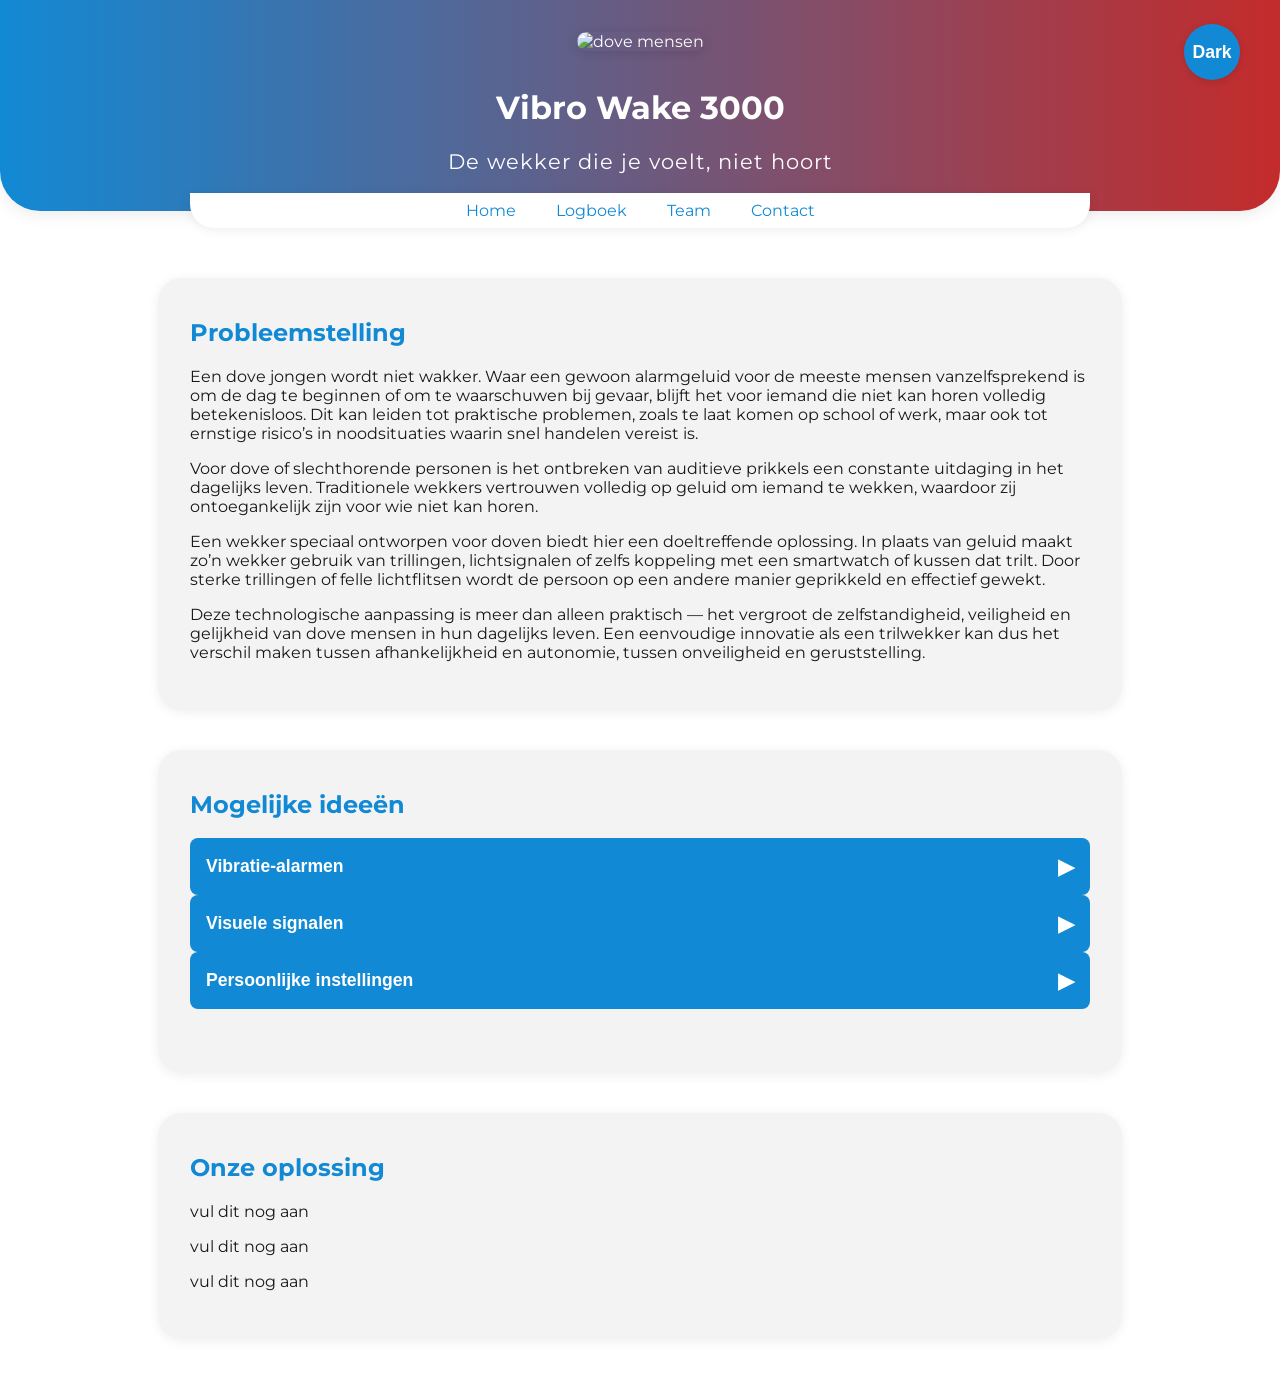
==== index.html @ c1d2bf91 "1/8/2026" ====
<!DOCTYPE html>
<html lang="en">
<head>
  <meta charset="UTF-8">
  <meta http-equiv="X-UA-Compatible" content="IE=edge">
  <meta name="viewport" content="width=device-width, initial-scale=1.0">
  <title>Vibro Wake 3000</title>
  <link rel="stylesheet" href="main.css">
  <link rel="icon" type="image/jpeg" href="logo.jpg">
  <link href="https://fonts.googleapis.com/css2?family=Montserrat:wght@700&display=swap" rel="stylesheet">
</head>
<body class="light-theme">
  <header class="header">
    <img src="dove.jpg" alt="dove mensen" class="hero-img">
    <h1>Vibro Wake 3000</h1>
    <p class="subtitle">De wekker die je voelt, niet hoort</p>
  </header>
  <nav class="main-nav">
    <ul>
      <li><a href="index.html">Home</a></li>
      <li><a href="logboek.html">Logboek</a></li>
      <li><a href="team.html">Team</a></li>
      <li><a href="contact.html">Contact</a></li>
    </ul>
  </nav>
  <main>
    <section class="problem-full card-style">
      <h2>Probleemstelling</h2>
      <p>
        Een dove jongen wordt niet wakker. Waar een gewoon alarmgeluid voor de meeste mensen vanzelfsprekend is om de dag te beginnen of om te waarschuwen bij gevaar, blijft het voor iemand die niet kan horen volledig betekenisloos. Dit kan leiden tot praktische problemen, zoals te laat komen op school of werk, maar ook tot ernstige risico’s in noodsituaties waarin snel handelen vereist is.
      </p>
      <p>
        Voor dove of slechthorende personen is het ontbreken van auditieve prikkels een constante uitdaging in het dagelijks leven. Traditionele wekkers vertrouwen volledig op geluid om iemand te wekken, waardoor zij ontoegankelijk zijn voor wie niet kan horen.
      </p>
      <p>
        Een wekker speciaal ontworpen voor doven biedt hier een doeltreffende oplossing. In plaats van geluid maakt zo’n wekker gebruik van trillingen, lichtsignalen of zelfs koppeling met een smartwatch of kussen dat trilt. Door sterke trillingen of felle lichtflitsen wordt de persoon op een andere manier geprikkeld en effectief gewekt.
      </p>
      <p>
        Deze technologische aanpassing is meer dan alleen praktisch — het vergroot de zelfstandigheid, veiligheid en gelijkheid van dove mensen in hun dagelijks leven. Een eenvoudige innovatie als een trilwekker kan dus het verschil maken tussen afhankelijkheid en autonomie, tussen onveiligheid en geruststelling.
      </p>
    </section>
    <section class="ideas-full card-style">
      <h2>Mogelijke ideeën</h2>
      <div class="accordion accordion-full">
        <button class="accordion-btn">
          Vibratie-alarmen
          <span class="accordion-arrow">&#9654;</span>
        </button>
        <div class="accordion-content">
          <p>
            Een trilwekker maakt gebruik van sterke vibraties om iemand op een stille en doeltreffende manier te wekken. In plaats van geluid, dat voor dove of slechthorende personen niet hoorbaar is, zorgt de trilling ervoor dat de gebruiker op een prettige manier wakker wordt. Dit kan bijvoorbeeld met een klein apparaatje dat onder het kussen wordt gelegd of met een polsband die begint te trillen op het ingestelde tijdstip. Dankzij deze technologie kunnen dove personen zelfstandig en op tijd wakker worden, zonder afhankelijk te zijn van anderen of geluidsalarmen.
          </p>
        </div>
        <button class="accordion-btn">
          Visuele signalen
          <span class="accordion-arrow">&#9654;</span>
        </button>
        <div class="accordion-content">
          <p>
            Felle lichtflitsen of een automatisch aangeschakelde lamp zorgen voor een duidelijke visuele prikkel die dient als wek- of waarschuwingssignaal. Dit systeem kan worden gekoppeld aan een wekker of alarmsysteem, zodat de kamer op het ingestelde moment helder wordt verlicht. Voor dove of slechthorende personen biedt deze methode een effectief alternatief voor geluidssignalen, doordat het plotselinge licht hun aandacht trekt en hen op een betrouwbare manier wekt of waarschuwt.          </p>
        </div>
        <button class="accordion-btn">
          Persoonlijke instellingen
          <span class="accordion-arrow">&#9654;</span>
        </button>
        <div class="accordion-content">
          <p>
            De gebruiker kan zelf bepalen welke vorm van prikkel het meest effectief is: vibratie, lichtsignalen of een combinatie van beide. Op die manier kan de wekker volledig worden afgestemd op persoonlijke voorkeuren en specifieke omstandigheden. Dit maakt het systeem flexibel en gebruiksvriendelijk, zodat iedereen op de manier die het beste bij hem of haar past, op tijd en comfortabel gewekt kan worden.          </p>
        </div>
      </div>
    </section>
    <section class="solution-full card-style">
      <h2>Onze oplossing</h2>
      <p>
        vul dit nog aan
      </p>
      <p>
        vul dit nog aan  
      </p>
      <p>
        vul dit nog aan
      </p>
    </section>
    <button class="btn">Dark</button>
  </main>
  <script src="app.js"></script>
  <script>
    document.querySelectorAll('.accordion-btn').forEach(function(btn) {
      btn.addEventListener('click', function() {
        this.classList.toggle('active');
        const content = this.nextElementSibling;
        if (content.style.maxHeight) {
          content.style.maxHeight = null;
        } else {
          content.style.maxHeight = content.scrollHeight + "px";
        }
      });
    });
  </script>
  <noscript>You need to enable JavaScript to view the full site.</noscript>
</body>
</html>
---- main.css ----
:root {
  --white: #FFFFFF;
  --black: #181818;
  --primary: #1289d4;
  --secondary: #c42b2b;
  --cardBg: #F3F3F3;
}

body {
  background: var(--bg);
  color: var(--fontColor);
  font-family: 'Montserrat', Helvetica, Arial, sans-serif;
  margin: 0;
  transition: background 0.3s, color 0.3s;
}

.header {
  text-align: center;
  padding: 2rem 1rem 1rem 1rem;
  background: linear-gradient(90deg, var(--primary) 0%, var(--secondary) 100%);
  color: var(--white);
  border-bottom-left-radius: 40px;
  border-bottom-right-radius: 40px;
  box-shadow: 0 4px 16px rgba(0,0,0,0.08);
  animation: fadeInDown 1s;
}

.hero-img {
  width: 100%;
  max-width: 900px;
  height: 220px;
  object-fit: cover;
  border-radius: 30px;
  box-shadow: 0 2px 12px rgba(0,0,0,0.12);
  margin-bottom: 1rem;
}

.subtitle {
  font-size: 1.3rem;
  font-weight: 400;
  margin-top: 0.5rem;
  letter-spacing: 1px;
}

.card-row {
  display: flex;
  gap: 2rem;
  justify-content: center;
  flex-wrap: wrap;
}

.card {
  background: var(--cardBg);
  margin: 2rem auto;
  padding: 2rem;
  flex: 1 1 320px;
  max-width: 400px;
  border-radius: 24px;
  box-shadow: 0 2px 12px rgba(0,0,0,0.07);
  animation: fadeInUp 1.2s;
}

.card h2 {
  margin-top: 0;
  color: var(--primary);
}
.card h3 {
  margin-top: 0;
  color: var(--primary);
}

ul {
  padding-left: 1.2rem;
}

.btn {
  position: fixed;
  top: 24px;
  right: 40px;
  height: 56px;
  width: 56px;
  border-radius: 50%;
  border: none;
  color: var(--white);
  background: var(--primary);
  font-size: 1.1rem;
  font-weight: bold;
  box-shadow: 0 2px 8px rgba(0,0,0,0.13);
  cursor: pointer;
  transition: background 0.3s, color 0.3s, transform 0.2s;
  z-index: 10;
}
.btn:hover {
  background: var(--secondary);
  transform: scale(1.1);
}

.light-theme {
  --bg: var(--white);
  --fontColor: var(--black);
  --btnBg: var(--primary);
  --btnFontColor: var(--white);
  --cardBg: #F3F3F3;
  --navBg: var(--white);
}

.dark-theme {
  --bg: #23272F;
  --fontColor: var(--white);
  --btnBg: var(--secondary);
  --btnFontColor: var(--white);
  --cardBg: #2C2F36;
  --navBg: #181c22;
}

@keyframes fadeInDown {
  from { opacity: 0; transform: translateY(-40px);}
  to { opacity: 1; transform: translateY(0);}
}
@keyframes fadeInUp {
  from { opacity: 0; transform: translateY(40px);}
  to { opacity: 1; transform: translateY(0);}
}

.problem-full {
  max-width: 900px;
  margin: 2rem auto 0 auto;
  padding: 2rem 2rem 1rem 2rem;
  background: none;
  box-shadow: none;
  border-radius: 0;
  color: var(--fontColor);
}
.problem-full h2 {
  color: var(--primary);
  margin-top: 0;
}

.accordion {
  max-width: 400px;
  margin: 2rem auto;
}

.accordion-btn {
  width: 100%;
  background: var(--primary);
  color: var(--white);
  padding: 1rem;
  font-size: 1.1rem;
  font-weight: bold;
  border: none;
  border-radius: 8px;
  cursor: pointer;
  text-align: left;
  transition: background 0.3s;
  position: relative;
  display: flex;
  justify-content: space-between;
  align-items: center;
}

.accordion-btn.active,
.accordion-btn:hover {
  background: var(--primary);
}

.accordion-arrow {
  transition: transform 0.3s;
  margin-left: 8px;
  font-size: 1.2em;
}

.accordion-btn.active .accordion-arrow {
  transform: rotate(90deg);
}

.accordion-content {
  background: var(--cardBg);
  overflow: hidden;
  max-height: 0;
  transition: max-height 0.3s ease;
  border-radius: 0 0 8px 8px;
  padding: 0 1rem;
}

.ideas-full {
  max-width: 900px;
  margin: 2rem auto 0 auto;
  padding: 2rem 2rem 1rem 2rem;
}

.ideas-full h2 {
  color: var(--primary);
  margin-top: 0;
}

.accordion-full {
  width: 100%;
  max-width: 900px;
  margin: 0 auto 2rem auto;
}

.solution-full {
  max-width: 900px;
  margin: 2rem auto 0 auto;
  padding: 2rem 2rem 1rem 2rem;
}

.solution-full h2 {
  color: var(--primary);
  margin-top: 0;
}

.main-nav {
  background: var(--navBg, var(--white));
  margin: 0 auto;
  max-width: 900px;
  border-radius: 0 0 24px 24px;
  box-shadow: 0 2px 12px rgba(0,0,0,0.07);
  position: relative;
  top: -18px;
  z-index: 2;
  animation: fadeInDown 1.2s;
}
.main-nav ul {
  list-style: none;
  display: flex;
  justify-content: center;
  align-items: center;
  margin: 0;
  padding: 0.5rem 0;
  gap: 2.5rem;
}
.main-nav li {
  margin: 0;
}
.main-nav a,
.main-nav a:visited,
.main-nav a:active,
.main-nav a:focus,
.main-nav a:hover {
  text-decoration: none !important;
  color: var(--primary);
}
.main-nav a:focus {
  outline: 2px solid var(--primary);
  outline-offset: 2px;
}
.main-nav a:hover, .main-nav a:focus {
  background: var(--primary);
  color: var(--white);
}
@media (max-width: 600px) {
  .main-nav ul {
    flex-direction: column;
    gap: 0.5rem;
  }
  .main-nav {
    max-width: 100%;
    border-radius: 0 0 16px 16px;
  }
}

.team-section {
  max-width: 1200px;
  margin: 2rem auto 0 auto;
  padding: 2rem 1rem 1rem 1rem;
  text-align: center;
}
.team-grid {
  display: grid;
  grid-template-columns: repeat(auto-fit, minmax(220px, 1fr));
  gap: 2.5rem 2rem;
  justify-items: center;
  align-items: start;
  max-width: 900px;
  margin: 0 auto;
}

@media (min-width: 1000px) {
  .team-grid {
    grid-template-columns: repeat(3, 1fr);
  }
}

@media (max-width: 700px) {
  .team-grid {
    grid-template-columns: 1fr;
  }
}

.team-member {
  background: var(--cardBg);
  border-radius: 18px;
  box-shadow: 0 2px 12px rgba(0,0,0,0.07);
  padding: 2rem 1.2rem 1.5rem 1.2rem;
  width: 100%;
  max-width: 260px;
  min-height: 340px;
  display: flex;
  flex-direction: column;
  align-items: center;
  justify-content: flex-start;
  transition: transform 0.2s, box-shadow 0.2s;
}
.team-member:hover {
  transform: translateY(-6px) scale(1.04);
  box-shadow: 0 6px 24px rgba(0,0,0,0.13);
}
.team-img {
  width: 110px;
  height: 110px;
  object-fit: cover;
  border-radius: 50%;
  margin-bottom: 1.1rem;
  background: #eee;
  box-shadow: 0 2px 8px rgba(0,0,0,0.10);
}
.team-title {
  font-size: 1.2rem;
  font-weight: 700;
  margin: 0.5rem 0 0.3rem 0;
  color: var(--primary);
}
.team-desc {
  font-size: 1.05rem;
  color: var(--fontColor);
  margin: 0;
  text-align: center;
  max-width: 90%;
  line-height: 1.6;
  white-space: normal;
}
.team-role {
  font-size: 1.05rem;
  color: var(--secondary);
  font-weight: 600;
  margin-bottom: 0.7rem;
}
.team-link {
  display: flex;
  flex-direction: column;
  align-items: center;
  width: 100%;
  height: 100%;
  text-decoration: none !important;
  color: inherit;
  cursor: pointer;
}
.team-link:visited,
.team-link:active,
.team-link:focus,
.team-link:hover {
  text-decoration: none !important;
  color: inherit;
}
.team-link h2,
.team-link .team-role,
.team-link .team-desc {
  text-decoration: none !important;
}
@media (max-width: 900px) {
  .team-grid {
    grid-template-columns: repeat(auto-fit, minmax(220px, 1fr));
    gap: 2rem 1rem;
  }
  .team-member {
    max-width: 95vw;
    min-height: 300px;
  }
}
@media (max-width: 800px) {
  .team-grid {
    flex-direction: column;
    align-items: center;
    gap: 1.5rem;
  }
  .team-member {
    width: 90%;
    max-width: 350px;
  }
}
@media (max-width: 600px) {
  .team-grid {
    grid-template-columns: 1fr;
    gap: 1.2rem 0;
  }
  .team-member {
    max-width: 98vw;
    min-height: 220px;
    padding: 1.2rem 0.5rem 1rem 0.5rem;
  }
  .team-img {
    width: 80px;
    height: 80px;
  }
}

.profile-section {
  display: flex;
  flex-direction: column;
  align-items: center;
  max-width: 600px;
  margin: 2rem auto 4rem auto; 
  padding: 0 1rem; 
}

.team-desc {
  font-size: 1.1rem;
  max-width: 500px;
  line-height: 1.7; 
  white-space: pre-line; 
}

.logboek-section {
  max-width: 900px;
  margin: 2.5rem auto 0 auto;
  padding: 2.5rem 2rem 2rem 2rem;
  background: var(--cardBg);
  border-radius: 24px;
  box-shadow: 0 2px 12px rgba(0,0,0,0.07);
  animation: fadeInUp 1.2s;
}
.logboek-section h1 {
  color: var(--primary);
  text-align: center;
  margin-top: 0;
  margin-bottom: 2.5rem;
  font-size: 2.2rem;
  letter-spacing: 1px;
}
.logboek-section section {
  margin-bottom: 2.2rem;
  padding-bottom: 1.2rem;
  border-bottom: 1px solid #e0e0e0;
}
.logboek-section section:last-child {
  border-bottom: none;
}
.logboek-section h2 {
  color: var(--secondary);
  font-size: 1.25rem;
  margin-bottom: 0.7rem;
  margin-top: 0;
}
.logboek-section ul {
  margin: 0 0 0.5rem 0;
  padding-left: 1.2rem;
  font-size: 1.08rem;
  line-height: 1.7;
}
.logboek-section li {
  margin-bottom: 0.4rem;
}
@media (max-width: 700px) {
  .logboek-section {
    padding: 1.2rem 0.5rem;
    border-radius: 12px;
  }
  .logboek-section h1 {
    font-size: 1.3rem;
  }
}

.card-style {
  background: var(--cardBg);
  border-radius: 24px;
  box-shadow: 0 2px 12px rgba(0,0,0,0.07);
  padding: 2.5rem 2rem 2rem 2rem;
  margin-bottom: 2.5rem;
  animation: fadeInUp 1.2s;
}
@media (max-width: 700px) {
  .card-style {
    padding: 1.2rem 0.5rem;
    border-radius: 12px;
  }
}
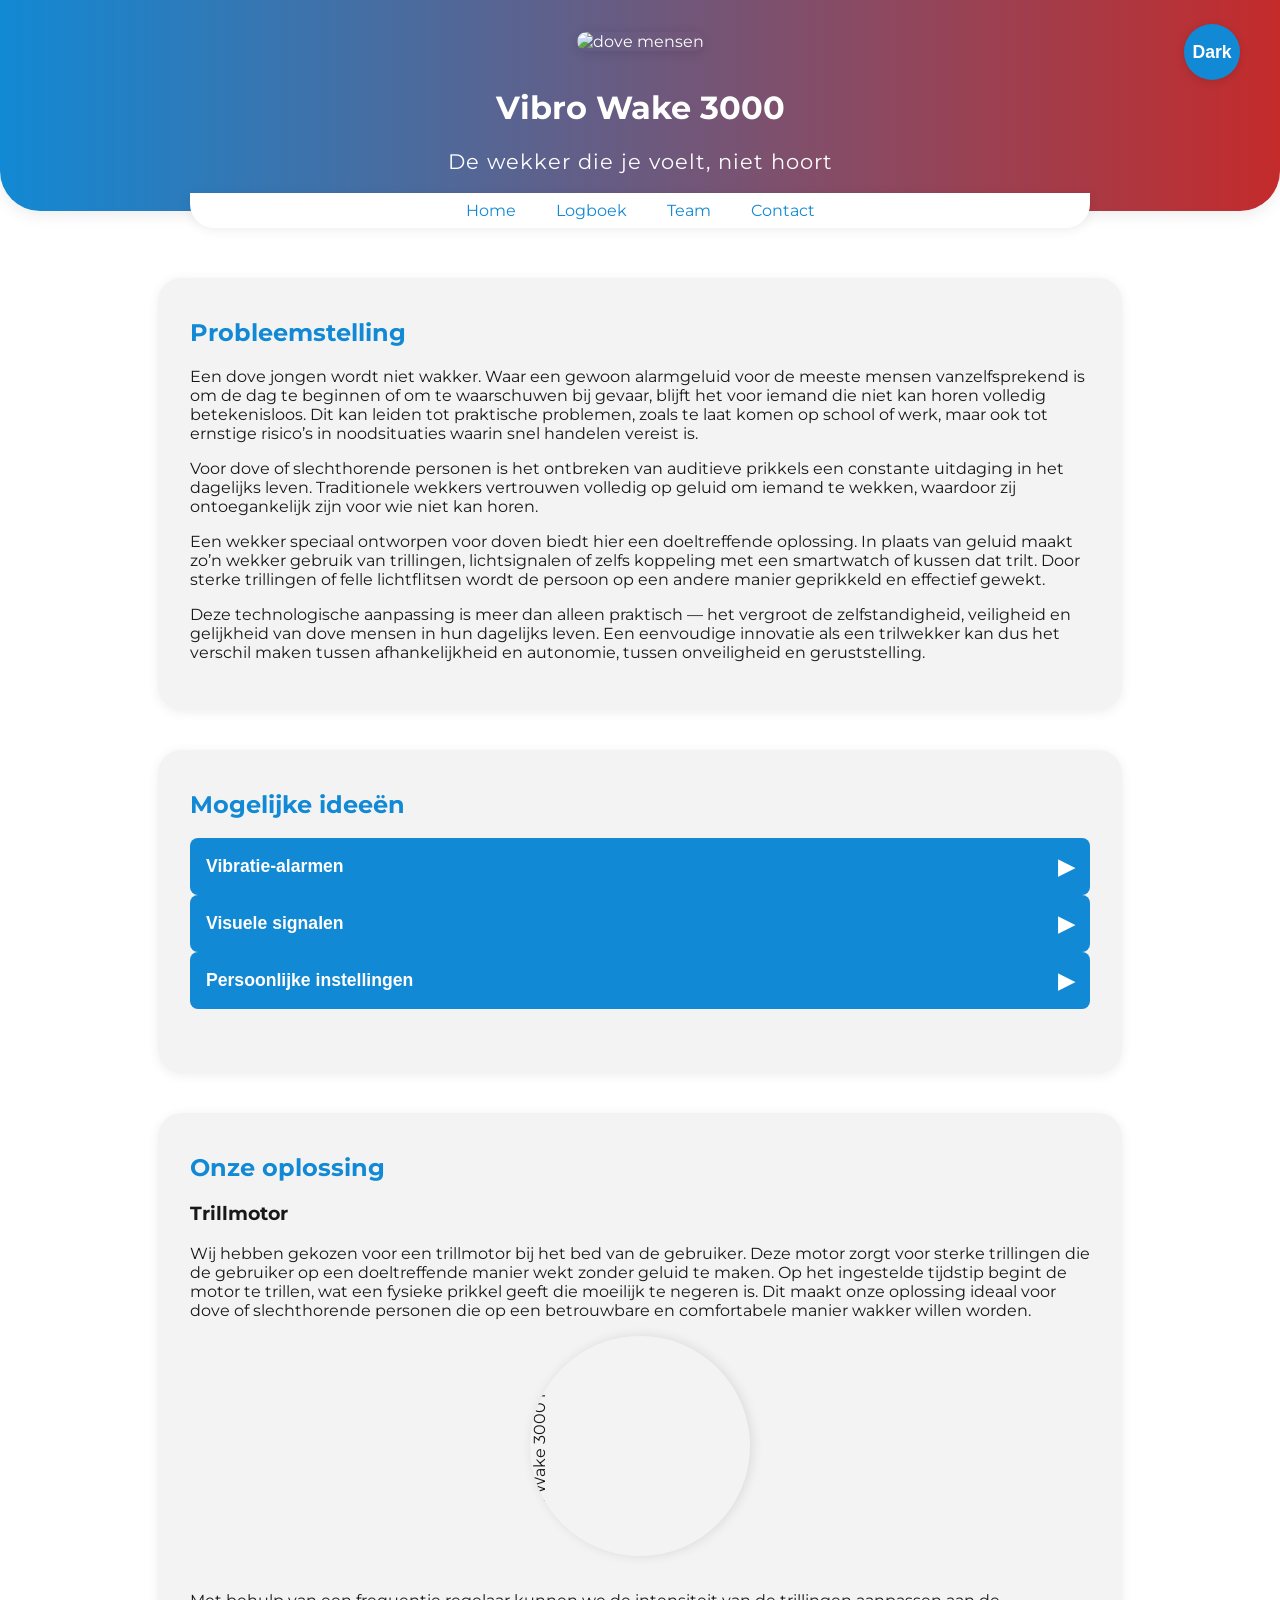
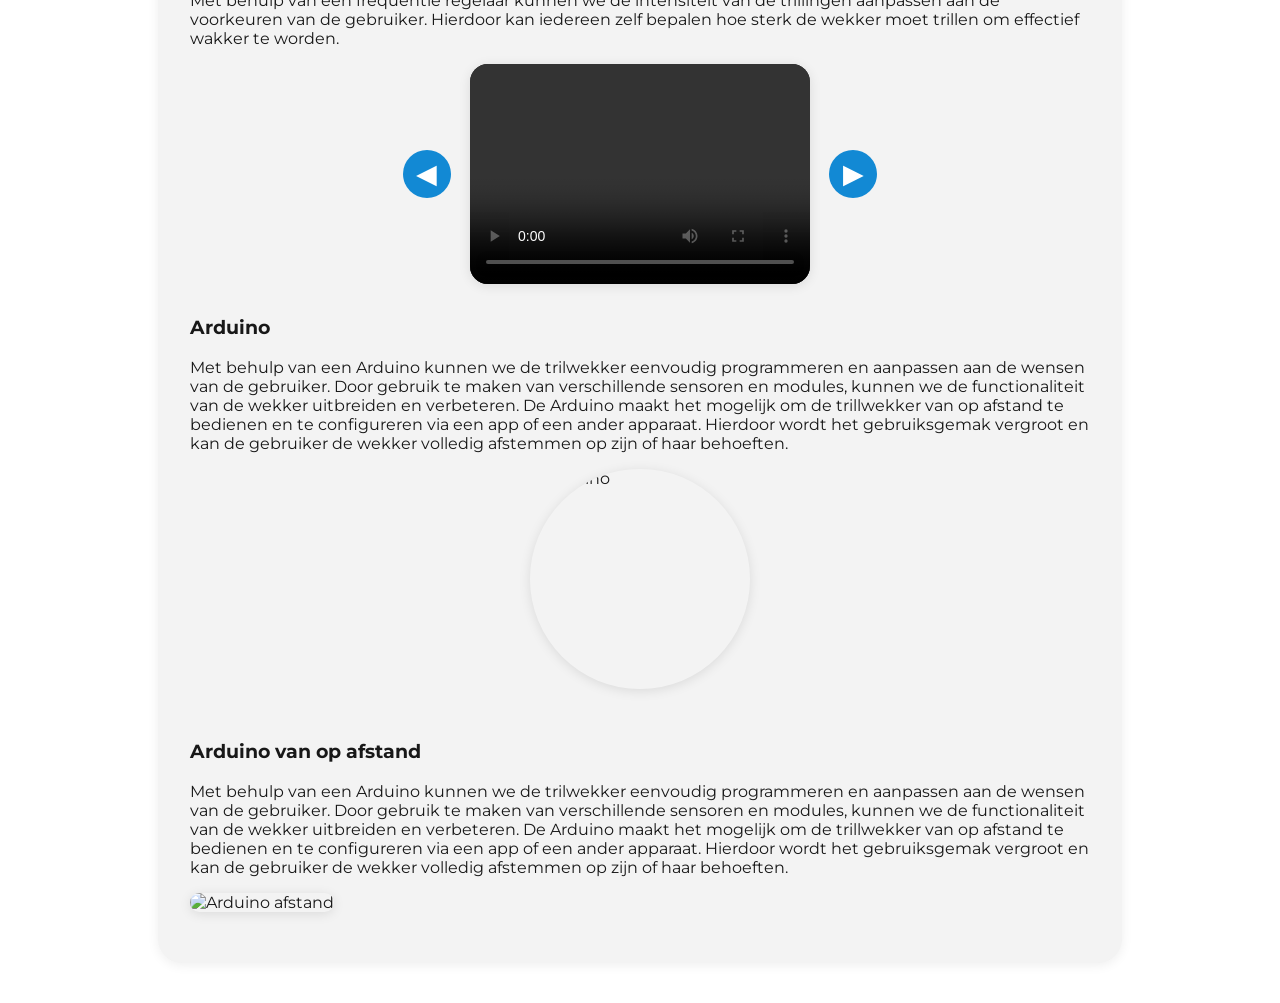
==== commit 304f07e0: "14/1/2026" ====
--- a/index.html
+++ b/index.html
@@ -27,16 +27,28 @@
     <section class="problem-full card-style">
       <h2>Probleemstelling</h2>
       <p>
-        Een dove jongen wordt niet wakker. Waar een gewoon alarmgeluid voor de meeste mensen vanzelfsprekend is om de dag te beginnen of om te waarschuwen bij gevaar, blijft het voor iemand die niet kan horen volledig betekenisloos. Dit kan leiden tot praktische problemen, zoals te laat komen op school of werk, maar ook tot ernstige risico’s in noodsituaties waarin snel handelen vereist is.
+        Een dove jongen wordt niet wakker. Waar een gewoon alarmgeluid voor de meeste mensen 
+        vanzelfsprekend is om de dag te beginnen of om te waarschuwen bij gevaar, blijft het voor 
+        iemand die niet kan horen volledig betekenisloos. Dit kan leiden tot praktische problemen, 
+        zoals te laat komen op school of werk, maar ook tot ernstige risico’s in noodsituaties waarin 
+         snel handelen vereist is.
       </p>
       <p>
-        Voor dove of slechthorende personen is het ontbreken van auditieve prikkels een constante uitdaging in het dagelijks leven. Traditionele wekkers vertrouwen volledig op geluid om iemand te wekken, waardoor zij ontoegankelijk zijn voor wie niet kan horen.
+        Voor dove of slechthorende personen is het ontbreken van auditieve prikkels een constante 
+        uitdaging in het dagelijks leven. Traditionele wekkers vertrouwen volledig op geluid om iemand 
+        te wekken, waardoor zij ontoegankelijk zijn voor wie niet kan horen.
       </p>
       <p>
-        Een wekker speciaal ontworpen voor doven biedt hier een doeltreffende oplossing. In plaats van geluid maakt zo’n wekker gebruik van trillingen, lichtsignalen of zelfs koppeling met een smartwatch of kussen dat trilt. Door sterke trillingen of felle lichtflitsen wordt de persoon op een andere manier geprikkeld en effectief gewekt.
+        Een wekker speciaal ontworpen voor doven biedt hier een doeltreffende oplossing. 
+        In plaats van geluid maakt zo’n wekker gebruik van trillingen, lichtsignalen of zelfs 
+        koppeling met een smartwatch of kussen dat trilt. Door sterke trillingen of felle lichtflitsen 
+        wordt de persoon op een andere manier geprikkeld en effectief gewekt.
       </p>
       <p>
-        Deze technologische aanpassing is meer dan alleen praktisch — het vergroot de zelfstandigheid, veiligheid en gelijkheid van dove mensen in hun dagelijks leven. Een eenvoudige innovatie als een trilwekker kan dus het verschil maken tussen afhankelijkheid en autonomie, tussen onveiligheid en geruststelling.
+        Deze technologische aanpassing is meer dan alleen praktisch — het vergroot de zelfstandigheid, 
+        veiligheid en gelijkheid van dove mensen in hun dagelijks leven. Een eenvoudige innovatie als een 
+        trilwekker kan dus het verschil maken tussen afhankelijkheid en autonomie, tussen onveiligheid en 
+        geruststelling.
       </p>
     </section>
     <section class="ideas-full card-style">
@@ -48,7 +60,12 @@
         </button>
         <div class="accordion-content">
           <p>
-            Een trilwekker maakt gebruik van sterke vibraties om iemand op een stille en doeltreffende manier te wekken. In plaats van geluid, dat voor dove of slechthorende personen niet hoorbaar is, zorgt de trilling ervoor dat de gebruiker op een prettige manier wakker wordt. Dit kan bijvoorbeeld met een klein apparaatje dat onder het kussen wordt gelegd of met een polsband die begint te trillen op het ingestelde tijdstip. Dankzij deze technologie kunnen dove personen zelfstandig en op tijd wakker worden, zonder afhankelijk te zijn van anderen of geluidsalarmen.
+            Een trilwekker maakt gebruik van sterke vibraties om iemand op een stille en doeltreffende 
+            manier te wekken. In plaats van geluid, dat voor dove of slechthorende personen niet hoorbaar 
+            is, zorgt de trilling ervoor dat de gebruiker op een prettige manier wakker wordt. Dit kan 
+            bijvoorbeeld met een klein apparaatje dat onder het kussen wordt gelegd of met een polsband 
+            die begint te trillen op het ingestelde tijdstip. Dankzij deze technologie kunnen dove personen 
+            zelfstandig en op tijd wakker worden, zonder afhankelijk te zijn van anderen of geluidsalarmen.
           </p>
         </div>
         <button class="accordion-btn">
@@ -57,7 +74,12 @@
         </button>
         <div class="accordion-content">
           <p>
-            Felle lichtflitsen of een automatisch aangeschakelde lamp zorgen voor een duidelijke visuele prikkel die dient als wek- of waarschuwingssignaal. Dit systeem kan worden gekoppeld aan een wekker of alarmsysteem, zodat de kamer op het ingestelde moment helder wordt verlicht. Voor dove of slechthorende personen biedt deze methode een effectief alternatief voor geluidssignalen, doordat het plotselinge licht hun aandacht trekt en hen op een betrouwbare manier wekt of waarschuwt.          </p>
+            Felle lichtflitsen of een automatisch aangeschakelde lamp zorgen voor een duidelijke 
+            visuele prikkel die dient als wek- of waarschuwingssignaal. Dit systeem kan worden gekoppeld 
+            aan een wekker of alarmsysteem, zodat de kamer op het ingestelde moment helder wordt verlicht. 
+            Voor dove of slechthorende personen biedt deze methode een effectief alternatief voor 
+            geluidssignalen, doordat het plotselinge licht hun aandacht trekt en hen op een betrouwbare 
+            manier wekt of waarschuwt.          </p>
         </div>
         <button class="accordion-btn">
           Persoonlijke instellingen
@@ -65,21 +87,53 @@
         </button>
         <div class="accordion-content">
           <p>
-            De gebruiker kan zelf bepalen welke vorm van prikkel het meest effectief is: vibratie, lichtsignalen of een combinatie van beide. Op die manier kan de wekker volledig worden afgestemd op persoonlijke voorkeuren en specifieke omstandigheden. Dit maakt het systeem flexibel en gebruiksvriendelijk, zodat iedereen op de manier die het beste bij hem of haar past, op tijd en comfortabel gewekt kan worden.          </p>
+            De gebruiker kan zelf bepalen welke vorm van prikkel het meest effectief is: vibratie, 
+            lichtsignalen of een combinatie van beide. Op die manier kan de wekker volledig worden 
+            afgestemd op persoonlijke voorkeuren en specifieke omstandigheden. Dit maakt het systeem 
+            flexibel en gebruiksvriendelijk, zodat iedereen op de manier die het beste bij hem of haar 
+            past, op tijd en comfortabel gewekt kan worden.          </p>
         </div>
       </div>
     </section>
     <section class="solution-full card-style">
       <h2>Onze oplossing</h2>
-      <p>
-        vul dit nog aan
-      </p>
-      <p>
-        vul dit nog aan  
-      </p>
-      <p>
-        vul dit nog aan
-      </p>
+      <h3>Trillmotor</h3>
+      <p>Wij hebben gekozen voor een trillmotor bij het bed van de gebruiker. 
+        Deze motor zorgt voor sterke trillingen die de gebruiker op een doeltreffende manier
+         wekt zonder geluid te maken. Op het ingestelde tijdstip begint de motor te trillen,
+          wat een fysieke prikkel geeft die moeilijk te negeren is. Dit maakt onze oplossing
+           ideaal voor dove of slechthorende personen die op een betrouwbare en comfortabele
+            manier wakker willen worden.</p>
+      <div class="video-carousel">
+        <img src="foto motor.png" alt="Vibro Wake 3000 motor" class="carousel-img rotate-left">
+        <p>Met behulp van een frequentie regelaar kunnen we de intensiteit van de trillingen aanpassen
+           aan de voorkeuren van de gebruiker. Hierdoor kan iedereen zelf bepalen hoe sterk de wekker 
+           moet trillen om effectief wakker te worden.</p>
+        <div class="carousel-wrapper">
+          <button class="carousel-btn left" aria-label="Vorige video">&#9664;</button>
+          <video src="video motor 1.mp4" class="carousel-video active" controls></video>
+          <video src="video motor 2.mp4" class="carousel-video" controls></video>
+          <video src="video motor 3.mp4" class="carousel-video" controls></video>
+          <video src="video motor 4.mp4" class="carousel-video" controls></video>
+          <button class="carousel-btn right" aria-label="Volgende video">&#9654;</button>
+        </div>
+      </div>
+      <h3>Arduino</h3>
+      <p>Met behulp van een Arduino kunnen we de trilwekker eenvoudig programmeren en aanpassen aan de wensen 
+        van de gebruiker. Door gebruik te maken van verschillende sensoren en modules, kunnen we de 
+        functionaliteit van de wekker uitbreiden en verbeteren. De Arduino maakt het mogelijk om de trillwekker 
+        van op afstand te bedienen en te configureren via een app of een ander apparaat. Hierdoor wordt het
+         gebruiksgemak vergroot en kan de gebruiker de wekker volledig afstemmen op zijn of haar behoeften.</p>
+         <div class="video-carousel">
+        <img src="arduino.png" alt="Arduino" class="carousel-img">
+      </div>
+      <h3>Arduino van op afstand</h3>
+      <p>Met behulp van een Arduino kunnen we de trilwekker eenvoudig programmeren en aanpassen aan de wensen 
+        van de gebruiker. Door gebruik te maken van verschillende sensoren en modules, kunnen we de 
+        functionaliteit van de wekker uitbreiden en verbeteren. De Arduino maakt het mogelijk om de trillwekker 
+        van op afstand te bedienen en te configureren via een app of een ander apparaat. Hierdoor wordt het
+         gebruiksgemak vergroot en kan de gebruiker de wekker volledig afstemmen op zijn of haar behoeften.</p>
+        <img src="arduino afstand.png" alt="Arduino afstand" class="carousel-img rectangle-img high-quality-img">
     </section>
     <button class="btn">Dark</button>
   </main>
--- a/main.css
+++ b/main.css
@@ -475,4 +475,101 @@
     padding: 1.2rem 0.5rem;
     border-radius: 12px;
   }
-}+}
+
+.video-carousel {
+  display: flex;
+  flex-direction: column;
+  align-items: center;
+  margin-bottom: 2rem;
+}
+.carousel-img {
+  width: 220px;
+  height: 220px;
+  object-fit: cover;
+  border-radius: 50%;
+  margin-bottom: 1.2rem;
+  box-shadow: 0 2px 12px rgba(0,0,0,0.10);
+}
+.carousel-wrapper {
+  display: flex;
+  align-items: center;
+  gap: 1.2rem;
+  width: 100%;
+  max-width: 600px;
+  justify-content: center;
+}
+.carousel-video {
+  display: none;
+  width: 340px;
+  height: 220px;
+  border-radius: 18px;
+  box-shadow: 0 2px 12px rgba(0,0,0,0.10);
+  background: #222;
+}
+.carousel-video.active {
+  display: block;
+}
+.carousel-btn {
+  background: var(--primary);
+  color: var(--white);
+  border: none;
+  border-radius: 50%;
+  width: 48px;
+  height: 48px;
+  font-size: 1.7rem;
+  cursor: pointer;
+  transition: background 0.2s, transform 0.2s;
+}
+.carousel-btn:hover {
+  background: var(--secondary);
+  transform: scale(1.1);
+}
+@media (max-width: 700px) {
+  .carousel-img {
+    width: 120px;
+    height: 120px;
+  }
+  .carousel-video {
+    width: 98vw;
+    height: 180px;
+  }
+  .carousel-wrapper {
+    max-width: 98vw;
+  }
+}
+
+.rectangle-img {
+  width: 320px;
+  height: 180px;
+  object-fit: cover;
+  border-radius: 18px;
+  margin-bottom: 1.2rem;
+  box-shadow: 0 2px 12px rgba(0,0,0,0.10);
+}
+@media (max-width: 700px) {
+  .rectangle-img {
+    width: 98vw;
+    height: 120px;
+  }
+}
+
+.rotate-left {
+  transform: rotate(-90deg);
+}
+
+.high-quality-img {
+  image-rendering: auto;
+  filter: none;
+  width: 480px;
+  height: auto;
+  max-width: 98vw;
+  border-radius: 18px;
+  box-shadow: 0 2px 12px rgba(0,0,0,0.10);
+}
+@media (max-width: 700px) {
+  .high-quality-img {
+    width: 98vw;
+    height: auto;
+  }
+}
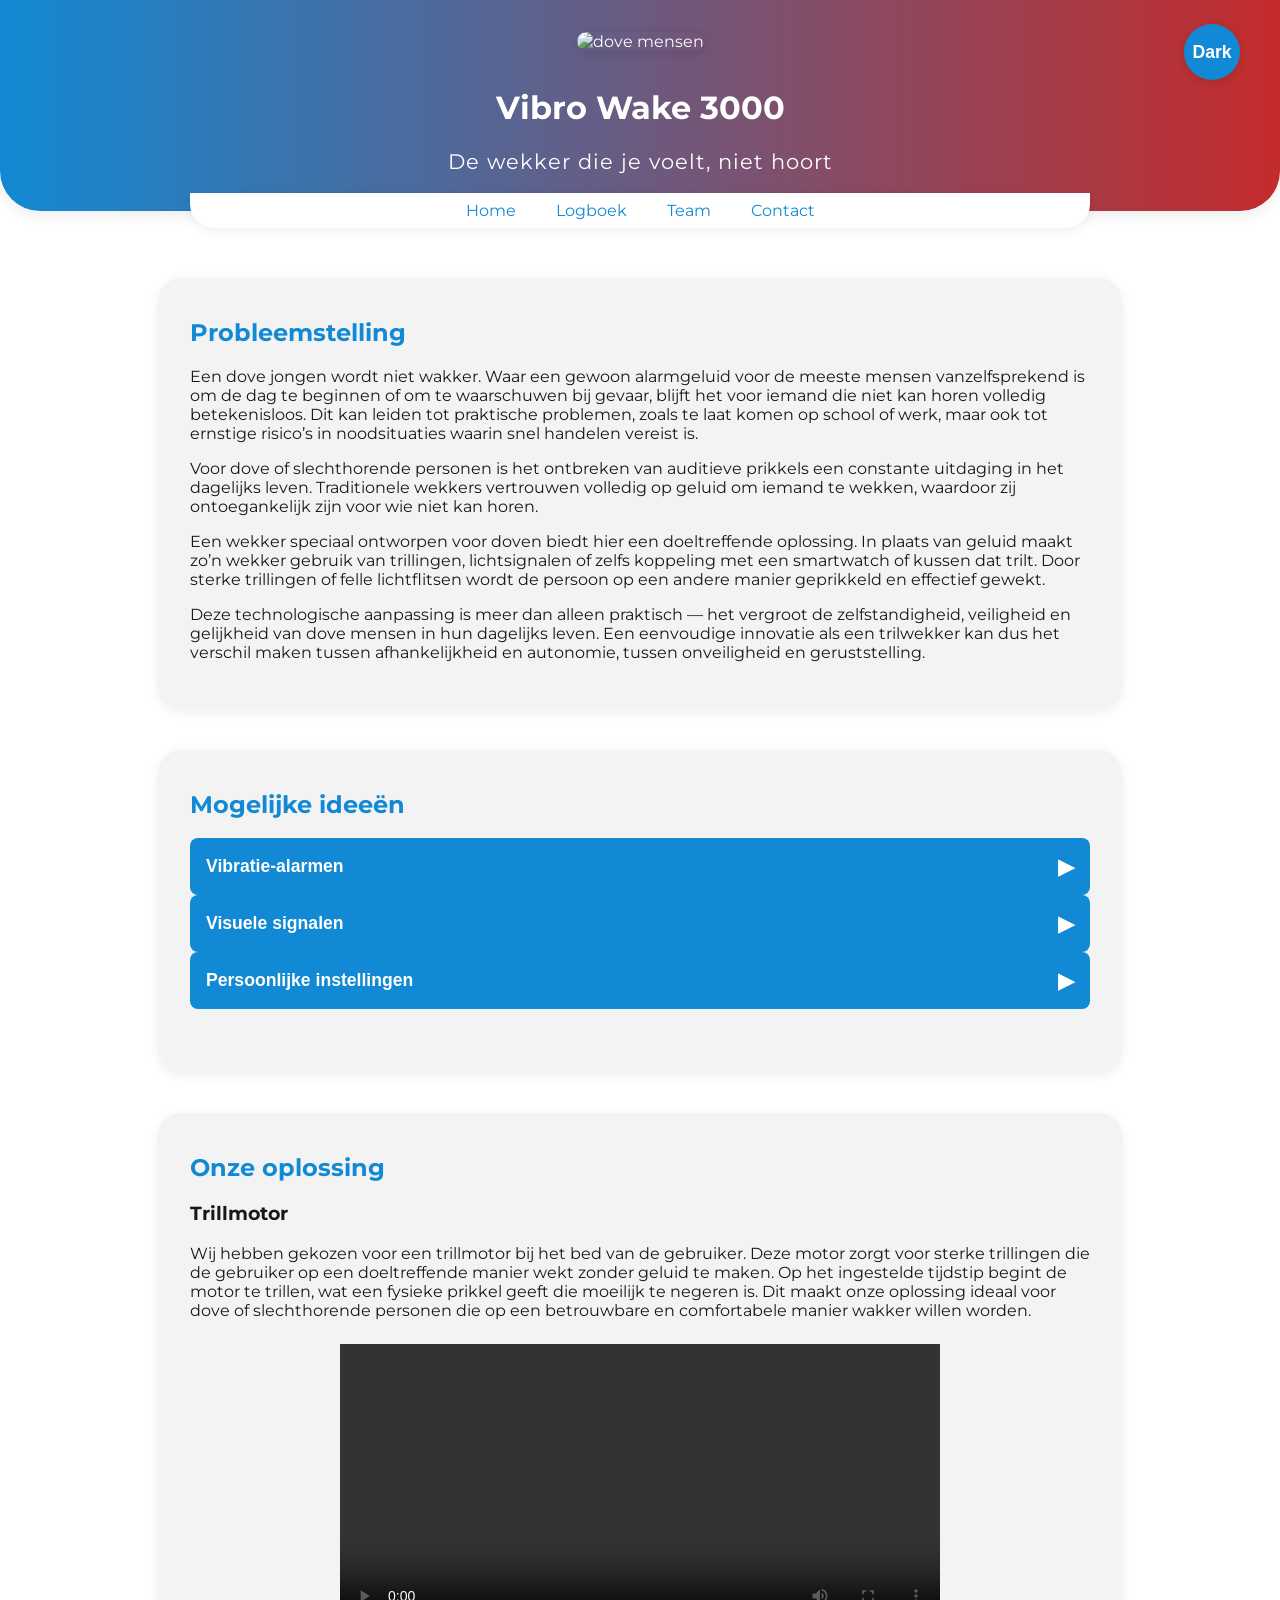
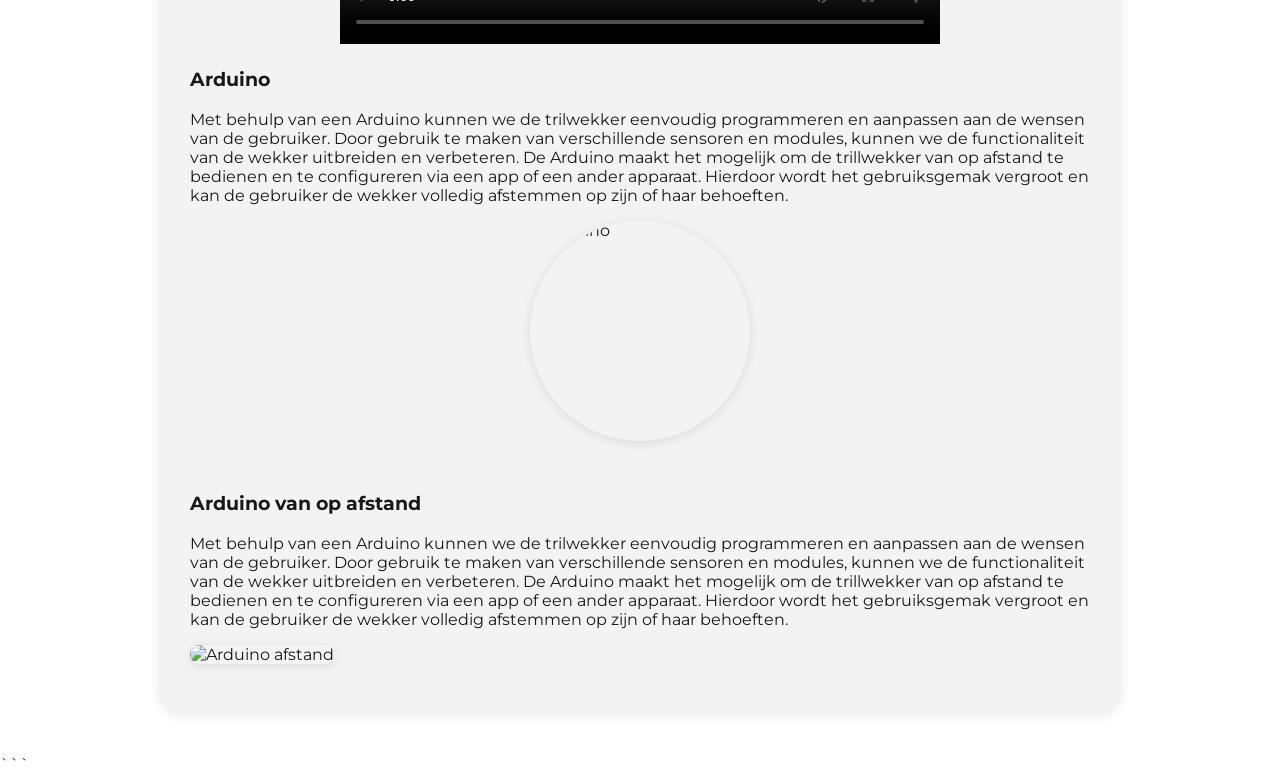
==== commit 30f352f3: "22/1/2026" ====
--- a/index.html
+++ b/index.html
@@ -100,23 +100,13 @@
       <h3>Trillmotor</h3>
       <p>Wij hebben gekozen voor een trillmotor bij het bed van de gebruiker. 
         Deze motor zorgt voor sterke trillingen die de gebruiker op een doeltreffende manier
-         wekt zonder geluid te maken. Op het ingestelde tijdstip begint de motor te trillen,
-          wat een fysieke prikkel geeft die moeilijk te negeren is. Dit maakt onze oplossing
-           ideaal voor dove of slechthorende personen die op een betrouwbare en comfortabele
-            manier wakker willen worden.</p>
-      <div class="video-carousel">
-        <img src="foto motor.png" alt="Vibro Wake 3000 motor" class="carousel-img rotate-left">
-        <p>Met behulp van een frequentie regelaar kunnen we de intensiteit van de trillingen aanpassen
-           aan de voorkeuren van de gebruiker. Hierdoor kan iedereen zelf bepalen hoe sterk de wekker 
-           moet trillen om effectief wakker te worden.</p>
-        <div class="carousel-wrapper">
-          <button class="carousel-btn left" aria-label="Vorige video">&#9664;</button>
-          <video src="video motor 1.mp4" class="carousel-video active" controls></video>
-          <video src="video motor 2.mp4" class="carousel-video" controls></video>
-          <video src="video motor 3.mp4" class="carousel-video" controls></video>
-          <video src="video motor 4.mp4" class="carousel-video" controls></video>
-          <button class="carousel-btn right" aria-label="Volgende video">&#9654;</button>
-        </div>
+        wekt zonder geluid te maken. Op het ingestelde tijdstip begint de motor te trillen,
+        wat een fysieke prikkel geeft die moeilijk te negeren is. Dit maakt onze oplossing
+        ideaal voor dove of slechthorende personen die op een betrouwbare en comfortabele
+        manier wakker willen worden.
+      </p>
+      <div class="media-block">
+        <video src="video project.mp4" class="project-video" controls style="width:100%;max-width:600px;display:block;margin:1.5rem auto;"></video>
       </div>
       <h3>Arduino</h3>
       <p>Met behulp van een Arduino kunnen we de trilwekker eenvoudig programmeren en aanpassen aan de wensen 
@@ -124,7 +114,7 @@
         functionaliteit van de wekker uitbreiden en verbeteren. De Arduino maakt het mogelijk om de trillwekker 
         van op afstand te bedienen en te configureren via een app of een ander apparaat. Hierdoor wordt het
          gebruiksgemak vergroot en kan de gebruiker de wekker volledig afstemmen op zijn of haar behoeften.</p>
-         <div class="video-carousel">
+      <div class="video-carousel">
         <img src="arduino.png" alt="Arduino" class="carousel-img">
       </div>
       <h3>Arduino van op afstand</h3>
@@ -133,7 +123,7 @@
         functionaliteit van de wekker uitbreiden en verbeteren. De Arduino maakt het mogelijk om de trillwekker 
         van op afstand te bedienen en te configureren via een app of een ander apparaat. Hierdoor wordt het
          gebruiksgemak vergroot en kan de gebruiker de wekker volledig afstemmen op zijn of haar behoeften.</p>
-        <img src="arduino afstand.png" alt="Arduino afstand" class="carousel-img rectangle-img high-quality-img">
+      <img src="arduino afstand.png" alt="Arduino afstand" class="carousel-img rectangle-img high-quality-img">
     </section>
     <button class="btn">Dark</button>
   </main>
@@ -153,4 +143,5 @@
   </script>
   <noscript>You need to enable JavaScript to view the full site.</noscript>
 </body>
-</html>+</html>
+``` 
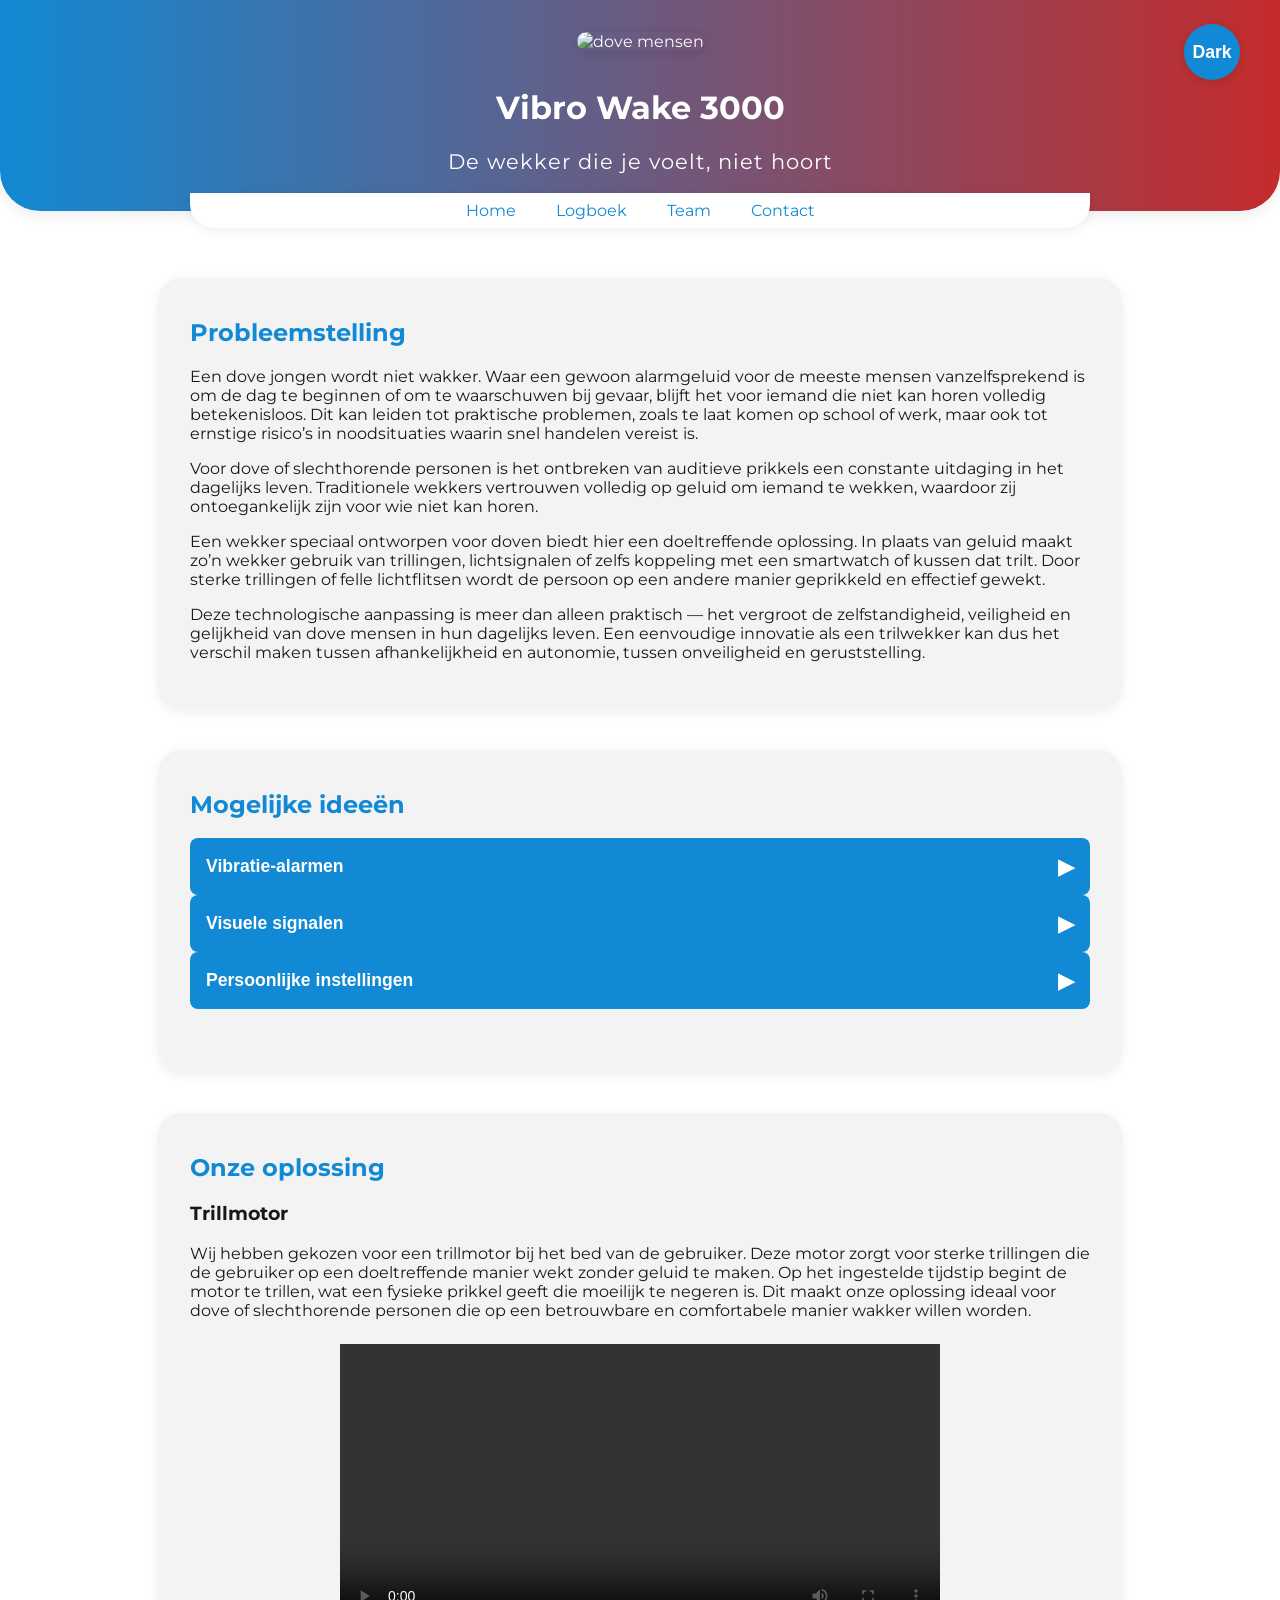
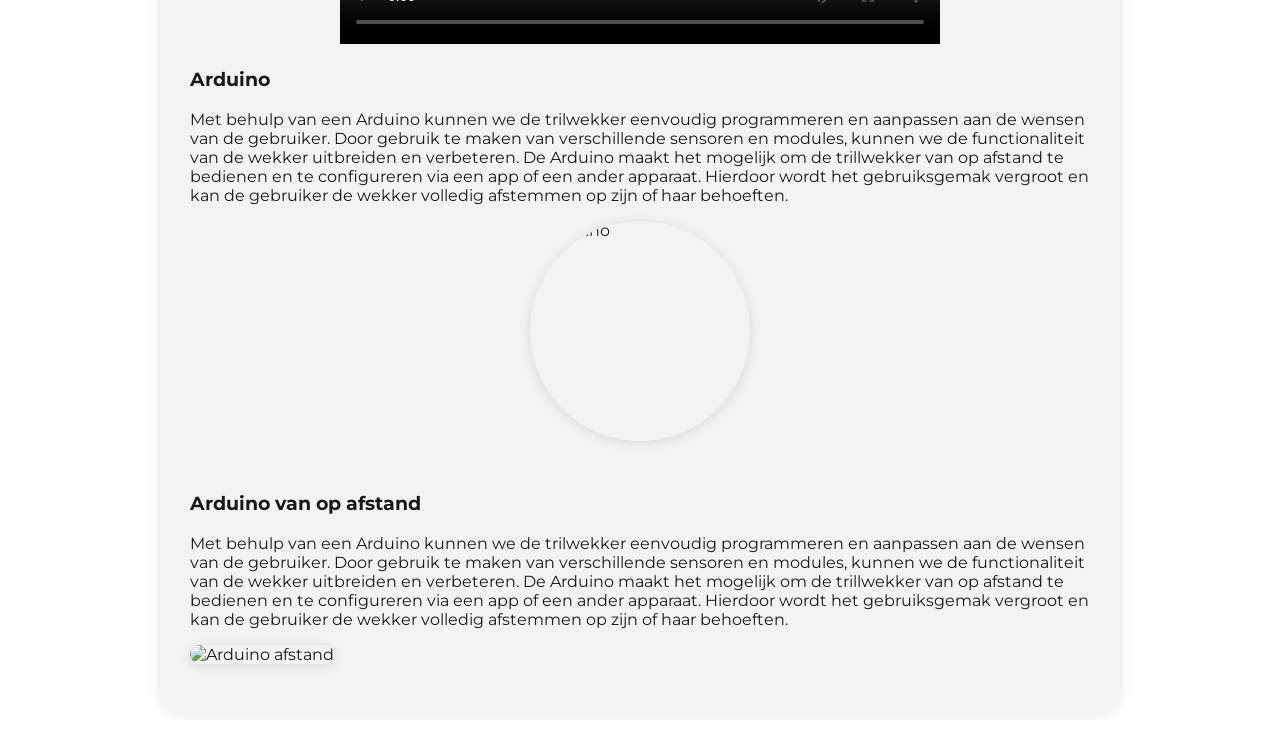
==== commit 6e05fcbf: "29/1/2026" ====
--- a/index.html
+++ b/index.html
@@ -144,4 +144,3 @@
   <noscript>You need to enable JavaScript to view the full site.</noscript>
 </body>
 </html>
-``` 
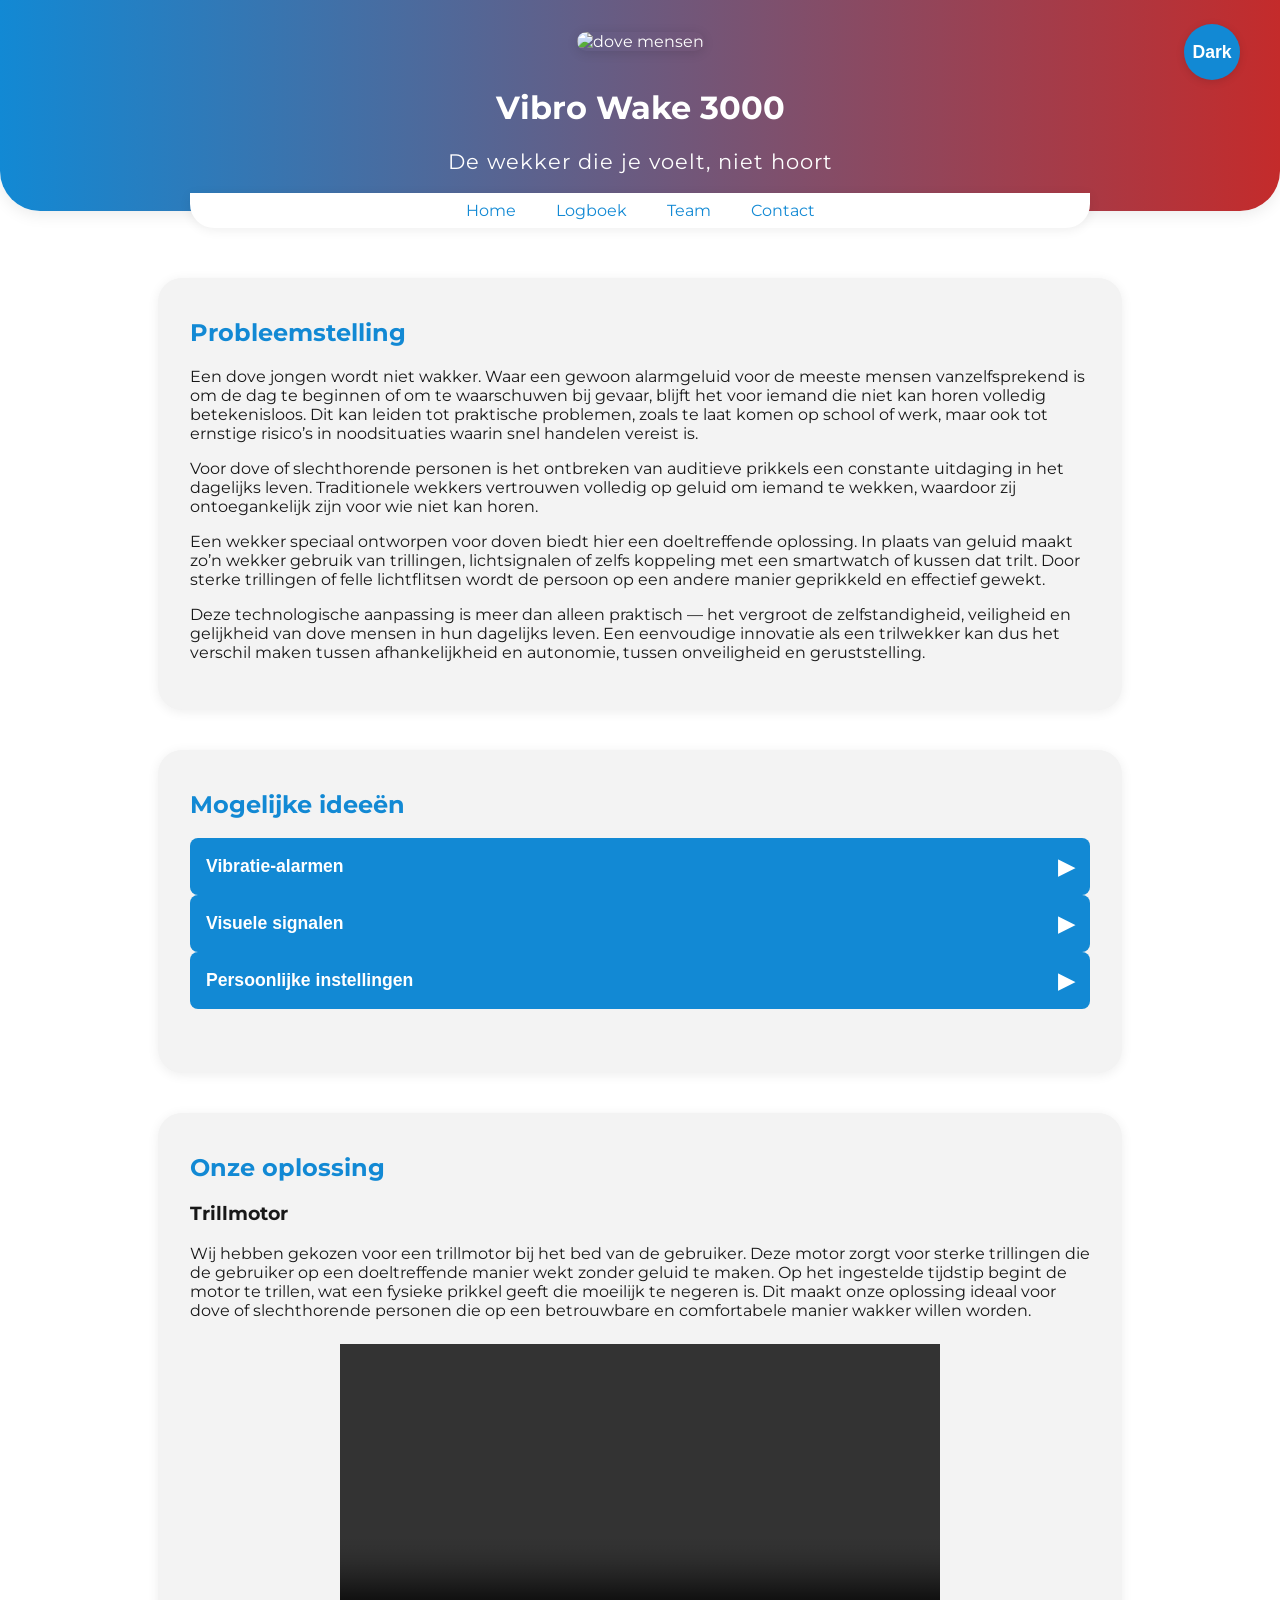
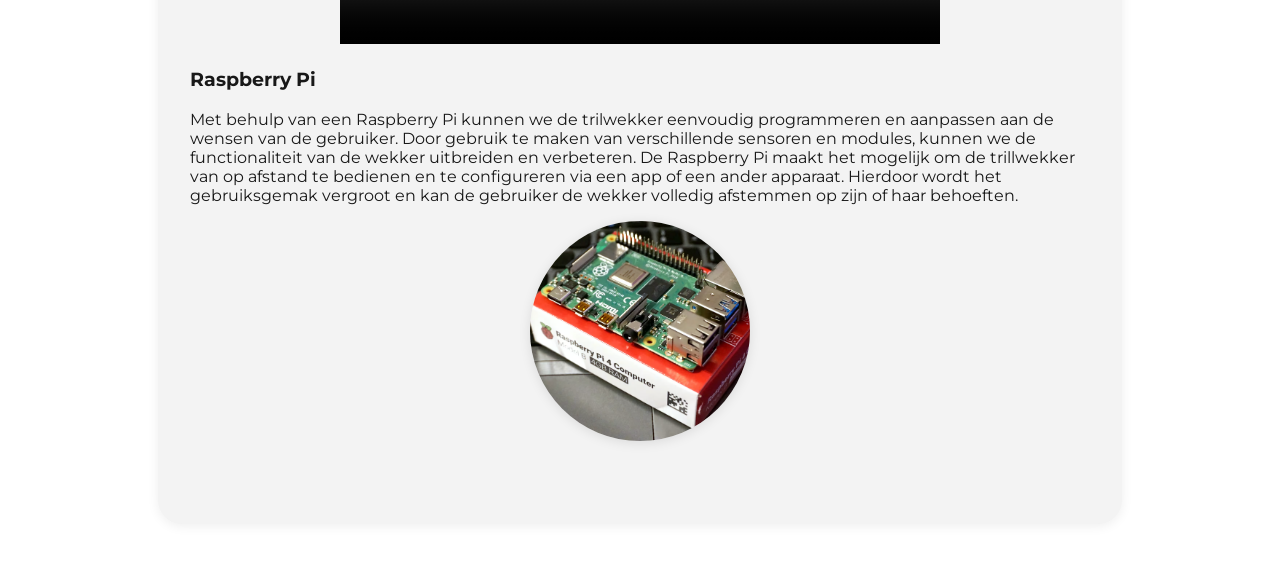
==== commit 4646579b: "29/1/2026" ====
--- a/index.html
+++ b/index.html
@@ -108,22 +108,15 @@
       <div class="media-block">
         <video src="video project.mp4" class="project-video" controls style="width:100%;max-width:600px;display:block;margin:1.5rem auto;"></video>
       </div>
-      <h3>Arduino</h3>
-      <p>Met behulp van een Arduino kunnen we de trilwekker eenvoudig programmeren en aanpassen aan de wensen 
+      <h3>Raspberry Pi</h3>
+      <p>Met behulp van een Raspberry Pi kunnen we de trilwekker eenvoudig programmeren en aanpassen aan de wensen 
         van de gebruiker. Door gebruik te maken van verschillende sensoren en modules, kunnen we de 
-        functionaliteit van de wekker uitbreiden en verbeteren. De Arduino maakt het mogelijk om de trillwekker 
+        functionaliteit van de wekker uitbreiden en verbeteren. De Raspberry Pi maakt het mogelijk om de trillwekker 
         van op afstand te bedienen en te configureren via een app of een ander apparaat. Hierdoor wordt het
          gebruiksgemak vergroot en kan de gebruiker de wekker volledig afstemmen op zijn of haar behoeften.</p>
       <div class="video-carousel">
-        <img src="arduino.png" alt="Arduino" class="carousel-img">
+        <img src="raspberry-pi.png" alt="Raspberry Pi" class="carousel-img">
       </div>
-      <h3>Arduino van op afstand</h3>
-      <p>Met behulp van een Arduino kunnen we de trilwekker eenvoudig programmeren en aanpassen aan de wensen 
-        van de gebruiker. Door gebruik te maken van verschillende sensoren en modules, kunnen we de 
-        functionaliteit van de wekker uitbreiden en verbeteren. De Arduino maakt het mogelijk om de trillwekker 
-        van op afstand te bedienen en te configureren via een app of een ander apparaat. Hierdoor wordt het
-         gebruiksgemak vergroot en kan de gebruiker de wekker volledig afstemmen op zijn of haar behoeften.</p>
-      <img src="arduino afstand.png" alt="Arduino afstand" class="carousel-img rectangle-img high-quality-img">
     </section>
     <button class="btn">Dark</button>
   </main>
